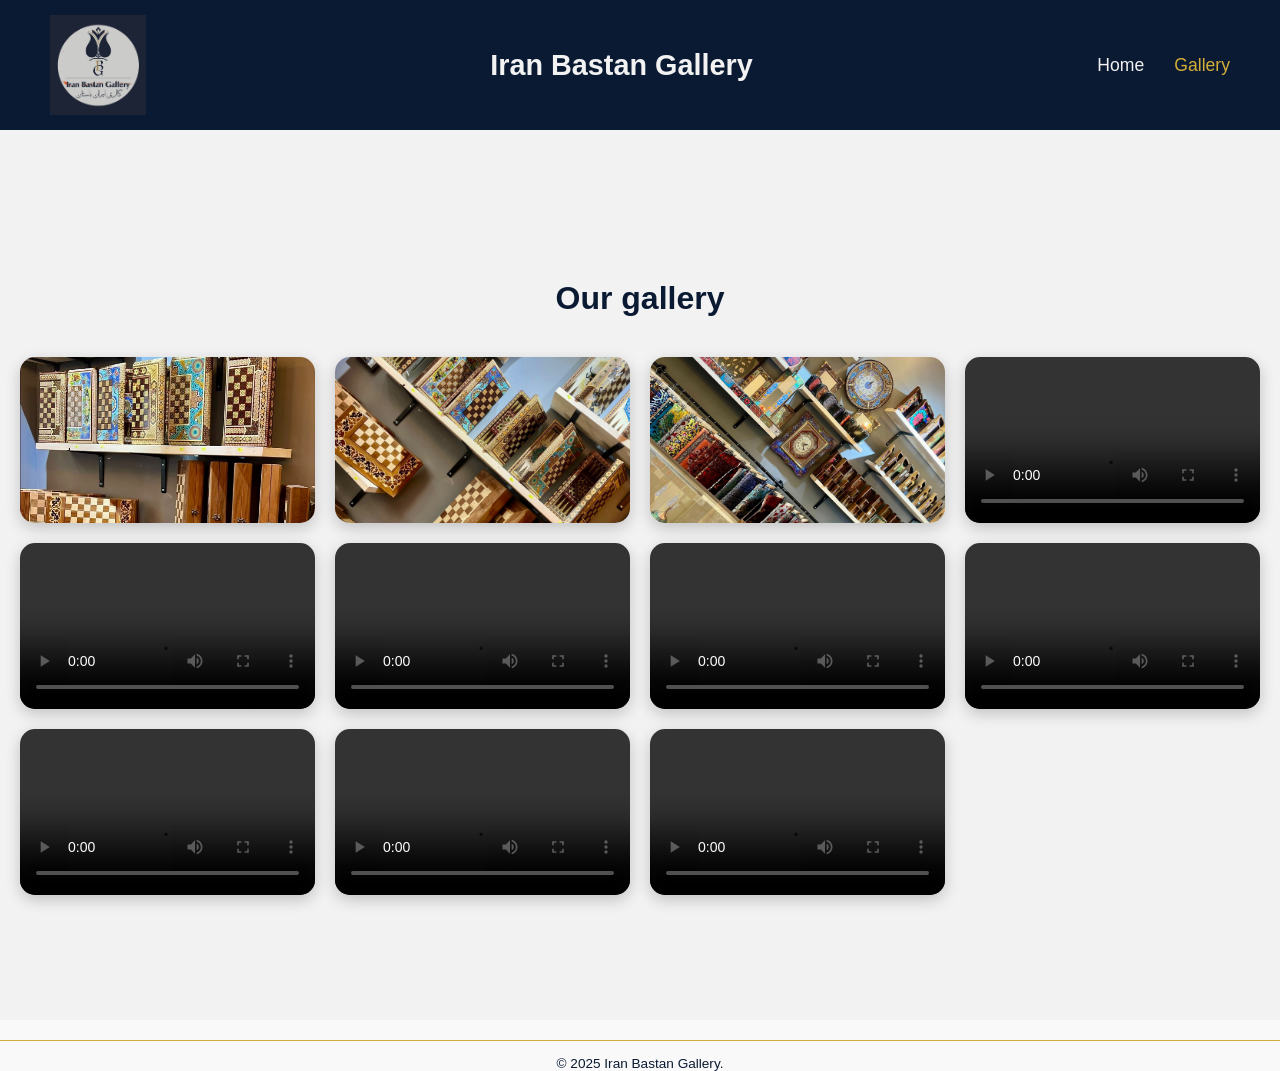
==== gallary.html @ e0a8ccb2 "Add files via upload" ====
<!DOCTYPE html>
<html lang="nl">
<head>
    <meta charset="UTF-8">
    <meta name="viewport" content="width=device-width, initial-scale=1.0">
    <meta name="keywords" content="Iran, Bastan, Gallery, Art, Culture, History, Photos, Videos, Handgemaakt, Antiek">
    <meta name="description" content="Bekijk de prachtige collectie van Iran Bastan Gallery. Foto’s en video's van onze handgemaakte en antieke kunstwerken.">
    <meta name="author" content="Iran-bastan-gallery">
    <title>Gallery - Iran Bastan Gallery</title>
    <link rel="stylesheet" href="style/style.css">
    </head>
<body>
    <header class="fixed-header">
        <img src="image/Logo .jpg" alt="Iran Bastan Gallery Logo" class="logo">
        <h1>Iran Bastan Gallery</h1>
        <nav>
            <ul>
                <li><a href="index.html">Home</a></li>
             
                <li class="active"><a href='gallary.html'>Gallery</a></li>
            </ul>
        </nav>
    </header>

    <section class="gallery">
        <h2>Our gallery</h2>
        <div class="gallery-container">
            <div class="gallery-item"><img src="image/f4.jpg" alt="Antiek Perzisch tapijt"></div>
            <div class="gallery-item"><img src="image/f2.jpg" alt="Handgemaakte Iraanse keramiek"></div>
            <div class="gallery-item"><img src="image/f3.jpg" alt="Detail van een antiek kunstwerk"></div>
            
            <div class="gallery-item">
                <video controls preload="metadata">
                    <source src="video/v1.mp4" type="video/mp4">
                    Your browser does not support the video tag.
                </video>
            </div>
            <div class="gallery-item">
                <video controls preload="metadata">
                    <source src="video/v2.mp4" type="video/mp4">
                    Your browser does not support the video tag.
                </video>
            </div>
            <div class="gallery-item">
                <video controls preload="metadata">
                    <source src="video/v3.mp4" type="video/mp4">
                    Your browser does not support the video tag.
                </video>
            </div>
            <div class="gallery-item">
                <video controls preload="metadata">
                    <source src="video/v4.mp4" type="video/mp4">
                    Your browser does not support the video tag.
                </video>
            </div>
            <div class="gallery-item">
                <video controls preload="metadata">
                    <source src="video/v5.mp4" type="video/mp4">
                    Your browser does not support the video tag.
                </video>
            </div>
            <div class="gallery-item">
                <video controls preload="metadata">
                    <source src="video/v6.mp4" type="video/mp4">
                    Your browser does not support the video tag.
                </video>
            </div>
            <div class="gallery-item">
                <video controls preload="metadata">
                    <source src="video/v7.mp4" type="video/mp4">
                    Your browser does not support the video tag.
                </video>
            </div>
            <div class="gallery-item">
                <video controls preload="metadata">
                    <source src="video/v8.mp4" type="video/mp4">
                    Your browser does not support the video tag.
                </video>
            </div>
        </div>
    </section>

   
        <div class="footer-bottom">
            &copy; 2025 Iran Bastan Gallery.
        </div>
    </footer>
</body>
</html>
---- style/style.css ----
* {
    margin: 0;
    padding: 0;
    box-sizing: border-box;
}

/* Algemene instellingen */
body {
    font-family: 'Poppins', sans-serif;
    background-color: #f9f9f9;
    color: #0b1a33;
    padding-top: 120px; /* ruimte voor vaste header */
}

/* HEADER */
header {
    width: 100%;
    position: fixed;
    top: 0;
    left: 0;
    background-color: #0b1a33;
    display: flex;
    justify-content: space-between;
    align-items: center;
    padding: 15px 50px;
    z-index: 1000;
}

/* Logo */
header .logo {
    height: 100px;
    width: auto;
    object-fit: contain;
}

/* Titel */
header h1 {
    color: #f2f2f2;
    font-size: 1.8rem;
    font-weight: 600;
}

/* Navigatie */
nav ul {
    list-style: none; /* Verwijdert eventuele lijststippen */
    display: flex;
    gap: 30px;
}

nav a {
    text-decoration: none;
    color: #f2f2f2;
    font-weight: 500;
    font-size: 1.1rem;
    transition: color 0.3s ease, transform 0.2s ease;
}

nav a:hover,
nav li.active a { /* Stijl voor de actieve link in de navigatie */
    color: #d4af37;
    transform: scale(1.05);
}

/* HERO SECTION met achtergrondfoto (Alleen voor Homepage) */
.hero {
    position: relative;
    background: url('../image/foto2.webp') center/cover no-repeat;
    height: 100vh;
    display: flex;
    align-items: center;
    justify-content: center;
    text-align: center;
    overflow: hidden;
}

/* Lichte en blurry overlay */
.hero-overlay {
    position: absolute;
    top: 0;
    left: 0;
    width: 100%;
    height: 100%;
    backdrop-filter: blur(6px);
    background-color: rgba(11, 26, 51, 0.55); /* donkerblauw met transparantie */
}

/* Tekst bovenop de foto */
.hero-text {
    position: relative;
    color: #fff;
    max-width: 700px;
    z-index: 1;
    padding: 20px;
}

.hero h2 {
    font-size: 2.5rem;
    margin-bottom: 15px;
}

.hero p {
    font-size: 1.2rem;
    margin-bottom: 25px;
}

/* Knop */
.btn {
    display: inline-block;
    background-color: #d4af37;
    color: #0b1a33;
    padding: 12px 25px;
    text-decoration: none;
    border-radius: 30px;
    font-weight: 600;
    transition: background 0.3s ease, transform 0.2s ease;
}

.btn:hover {
    background-color: #b9972f;
    transform: scale(1.05);
}

/* HERO KNOP NAAR GALLERY OP HOMEPAGE */
.btn-gallery {
    background-color: #b9972f;
    color: #0b1a33;
}

.btn-gallery:hover {
    background-color: #d4af37;
    transform: scale(1.05);
}

/* ABOUT SECTION (Alleen voor Homepage/About Us) */
.about {
    text-align: center;
    padding: 80px 20px;
    background-color: #fff;
}

.about h2 {
    font-size: 2rem;
    margin-bottom: 20px;
}

.about p {
    max-width: 800px;
    margin: 10px auto;
    line-height: 1.6;
}

/* FOOTER */
footer {
    background-color: #0b1a33;
    color: #f2f2f2;
    padding: 40px 20px 20px 20px;
}

.footer-content {
    display: flex;
    flex-wrap: wrap;
    justify-content: space-around;
    gap: 40px;
    text-align: left;
    max-width: 1200px;
    margin: 0 auto;
}

.footer-section h3 {
    color: #d4af37;
    margin-bottom: 10px;
}

.footer-section p {
    margin-bottom: 5px;
    font-size: 0.95rem;
}

.footer-bottom {
    text-align: center;
    border-top: 1px solid #d4af37;
    margin-top: 20px;
    padding-top: 15px;
    font-size: 0.85rem;
}


/* GALLERY SPECIFIC STYLES */

/* VASTE HEADER ALLEEN VOOR GALLERY (wordt al via .fixed-header gebruikt) */

/* GALLERY SECTION */
.gallery {
    padding: 160px 20px 80px 20px; /* top-padding zodat content niet onder header valt */
    background-color: #f2f2f2;
    text-align: center;
    min-height: 100vh; /* Zorgt ervoor dat de footer onderaan staat, ook bij weinig content */
}

.gallery h2 {
    font-size: 2rem;
    margin-bottom: 40px;
    color: #0b1a33;
}

/* GRID VOOR FOTO'S EN VIDEO'S */
.gallery-container {
    display: grid;
    /* Responsive grid met een minimale kolombreedte van 280px */
    grid-template-columns: repeat(auto-fit, minmax(280px, 1fr)); 
    gap: 20px;
    justify-items: center;
    max-width: 1400px;
    margin: 0 auto;
}

.gallery-item {
    overflow: hidden;
    border-radius: 15px;
    box-shadow: 0 5px 15px rgba(0,0,0,0.2);
    transition: transform 0.3s ease, box-shadow 0.3s ease;
    width: 100%; /* Zorgt ervoor dat het item de volledige grid-kolom breedte inneemt */
}

/* Essentieel: Zorgt dat zowel foto's als video's mooi in de grid passen */
.gallery-item img,
.gallery-item video {
    width: 100%;
    height: 100%; /* Zorgt dat het de container vult */
    display: block;
    object-fit: cover; /* Belangrijk voor uniformiteit in de grid */
    border-radius: 10px;
}

/* Om de hoogte van de video/foto's in de grid te uniformeren. 
Dit maakt alle items even groot (vierkant) tenzij je video's/foto's in een vaste ratio zijn. */
.gallery-item {
    aspect-ratio: 16 / 9; /* Een veelgebruikte video/afbeeldingsratio */
}


.gallery-item:hover {
    transform: scale(1.03); /* Iets subtieler effect */
    box-shadow: 0 10px 20px rgba(0,0,0,0.3);
}

/* MEDIA QUERIES voor kleinere schermen */
@media (max-width: 900px) {
    header {
        flex-direction: column;
        text-align: center;
        padding: 10px 20px;
    }

    header h1 {
        font-size: 1.5rem;
        margin: 5px 0;
    }

    header .logo {
        height: 70px;
    }

    nav ul {
        gap: 15px;
        padding: 5px 0 10px 0;
    }

    body {
        padding-top: 170px; /* Meer ruimte voor de verticale header */
    }

    .gallery {
        padding-top: 200px; /* Meer ruimte voor de verticale header in gallery */
    }

    .footer-content {
        flex-direction: column;
        text-align: center;
        gap: 20px;
    }
}

@media (max-width: 500px) {
    nav ul {
        flex-wrap: wrap;
        justify-content: center;
    }

    nav a {
        font-size: 1rem;
    }

    .gallery-container {
        grid-template-columns: 1fr; /* 1 kolom op zeer kleine schermen */
    }

    .gallery-item {
        aspect-ratio: 4 / 3; /* Andere ratio voor mobiel */
    }
}
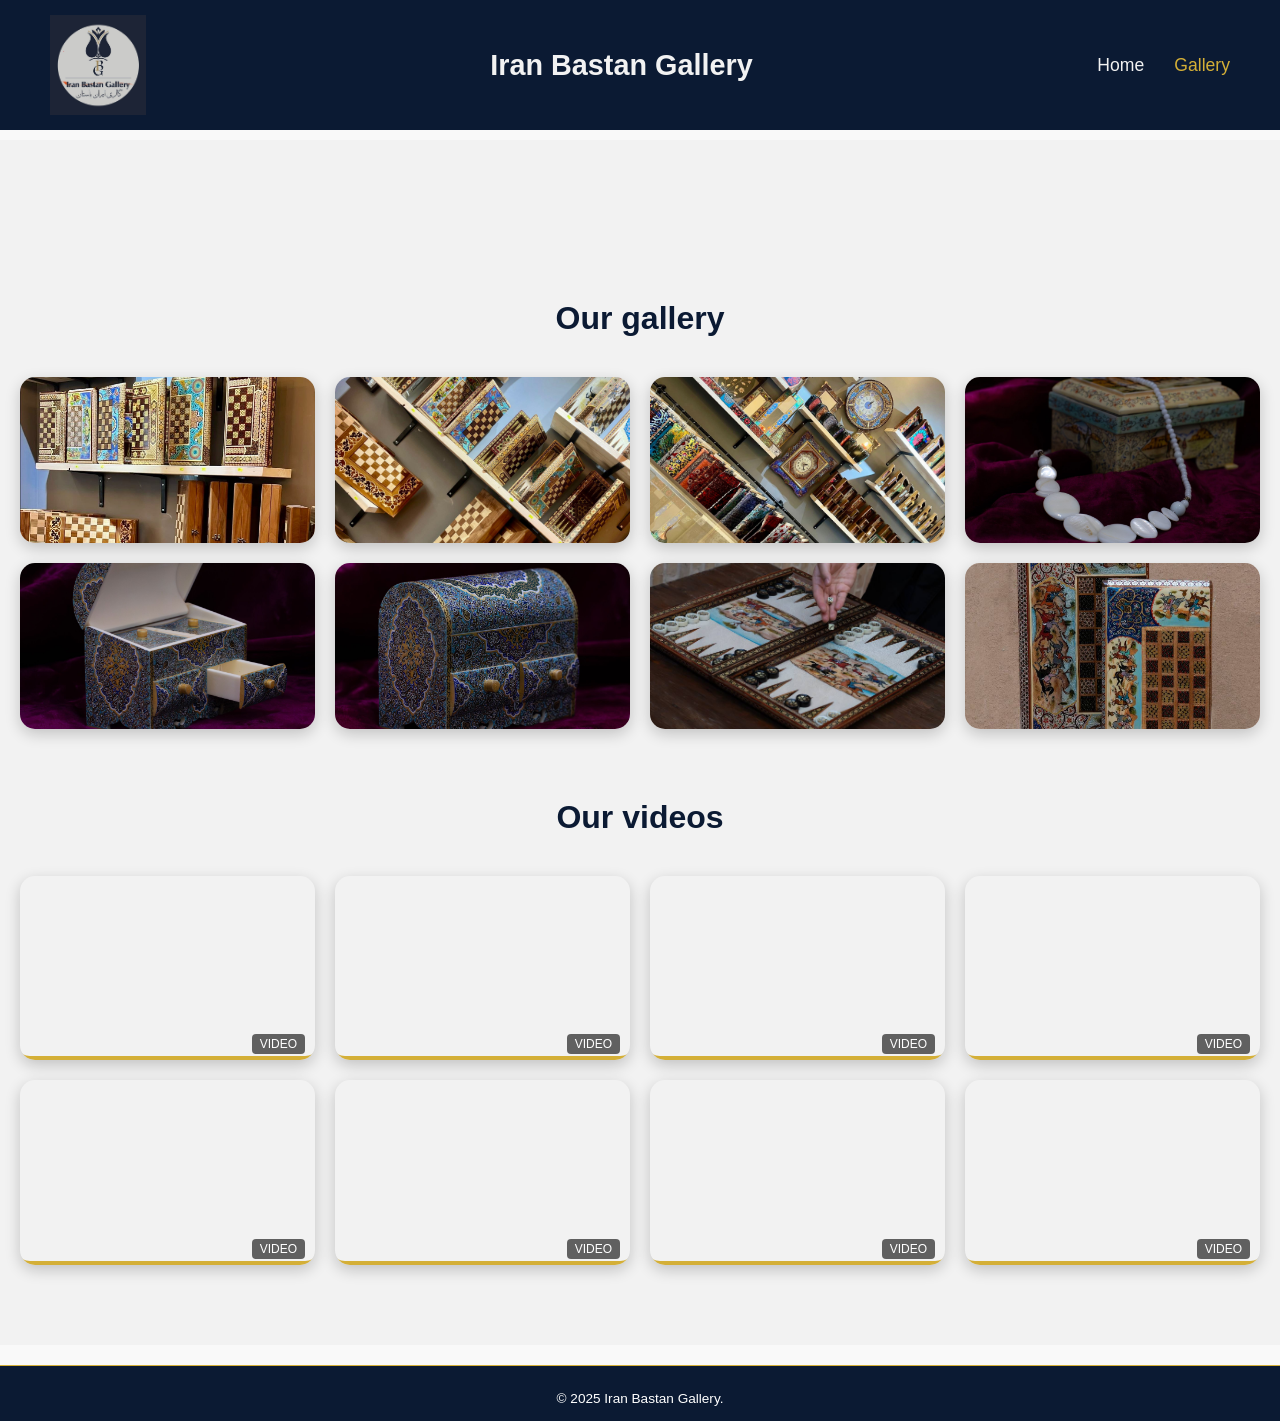
==== commit 6438f916: "Add files via upload" ====
--- a/gallary.html
+++ b/gallary.html
@@ -1,91 +1,70 @@
 <!DOCTYPE html>
-<html lang="nl">
+<html lang="EN">
 <head>
     <meta charset="UTF-8">
     <meta name="viewport" content="width=device-width, initial-scale=1.0">
-    <meta name="keywords" content="Iran, Bastan, Gallery, Art, Culture, History, Photos, Videos, Handgemaakt, Antiek">
-    <meta name="description" content="Bekijk de prachtige collectie van Iran Bastan Gallery. Foto’s en video's van onze handgemaakte en antieke kunstwerken.">
-    <meta name="author" content="Iran-bastan-gallery">
     <title>Gallery - Iran Bastan Gallery</title>
     <link rel="stylesheet" href="style/style.css">
-    </head>
+</head>
 <body>
-    <header class="fixed-header">
-        <img src="image/Logo .jpg" alt="Iran Bastan Gallery Logo" class="logo">
-        <h1>Iran Bastan Gallery</h1>
-        <nav>
-            <ul>
-                <li><a href="index.html">Home</a></li>
-             
-                <li class="active"><a href='gallary.html'>Gallery</a></li>
-            </ul>
-        </nav>
-    </header>
 
-    <section class="gallery">
-        <h2>Our gallery</h2>
-        <div class="gallery-container">
-            <div class="gallery-item"><img src="image/f4.jpg" alt="Antiek Perzisch tapijt"></div>
-            <div class="gallery-item"><img src="image/f2.jpg" alt="Handgemaakte Iraanse keramiek"></div>
-            <div class="gallery-item"><img src="image/f3.jpg" alt="Detail van een antiek kunstwerk"></div>
-            
-            <div class="gallery-item">
-                <video controls preload="metadata">
-                    <source src="video/v1.mp4" type="video/mp4">
-                    Your browser does not support the video tag.
-                </video>
-            </div>
-            <div class="gallery-item">
-                <video controls preload="metadata">
-                    <source src="video/v2.mp4" type="video/mp4">
-                    Your browser does not support the video tag.
-                </video>
-            </div>
-            <div class="gallery-item">
-                <video controls preload="metadata">
-                    <source src="video/v3.mp4" type="video/mp4">
-                    Your browser does not support the video tag.
-                </video>
-            </div>
-            <div class="gallery-item">
-                <video controls preload="metadata">
-                    <source src="video/v4.mp4" type="video/mp4">
-                    Your browser does not support the video tag.
-                </video>
-            </div>
-            <div class="gallery-item">
-                <video controls preload="metadata">
-                    <source src="video/v5.mp4" type="video/mp4">
-                    Your browser does not support the video tag.
-                </video>
-            </div>
-            <div class="gallery-item">
-                <video controls preload="metadata">
-                    <source src="video/v6.mp4" type="video/mp4">
-                    Your browser does not support the video tag.
-                </video>
-            </div>
-            <div class="gallery-item">
-                <video controls preload="metadata">
-                    <source src="video/v7.mp4" type="video/mp4">
-                    Your browser does not support the video tag.
-                </video>
-            </div>
-            <div class="gallery-item">
-                <video controls preload="metadata">
-                    <source src="video/v8.mp4" type="video/mp4">
-                    Your browser does not support the video tag.
-                </video>
-            </div>
-        </div>
-    </section>
+<header class="fixed-header">
+    <img src="image/Logo .jpg" alt="Iran Bastan Gallery Logo" class="logo">
+    <h1>Iran Bastan Gallery</h1>
+    <nav>
+        <ul>
+            <li><a href="index.html">Home</a></li>
+            <li class="active"><a href="gallary.html">Gallery</a></li>
+        </ul>
+    </nav>
+</header>
 
-   
-        <div class="footer-bottom">
-            &copy; 2025 Iran Bastan Gallery.
-        </div>
-    </footer>
+<section class="gallery">
+    <h2>Our gallery</h2>
+
+    <!-- FOTO'S -->
+    <div class="gallery-container photos">
+        <div class="gallery-item"><img src="image/f4.jpg"></div>
+        <div class="gallery-item"><img src="image/f2.jpg"></div>
+        <div class="gallery-item"><img src="image/f3.jpg"></div>
+        <div class="gallery-item"><img src="image/f5.jpeg"></div>
+        <div class="gallery-item"><img src="image/f6.jpeg"></div>
+        <div class="gallery-item"><img src="image/f7.jpeg"></div>
+        <div class="gallery-item"><img src="image/f8.jpeg"></div>
+        <div class="gallery-item"><img src="image/f9.jpeg"></div>
+    </div>
+
+    <!-- RUIMTE TUSSEN FOTO'S EN VIDEO'S -->
+    <h2 class="video-title">Our videos</h2>
+
+    <!-- VIDEO'S -->
+    <div class="gallery-container videos">
+        <div class="gallery-item video-item"><video src="video/v1.mp4"></video></div>
+        <div class="gallery-item video-item"><video src="video/v2.mp4"></video></div>
+        <div class="gallery-item video-item"><video src="video/v3.mp4"></video></div>
+        <div class="gallery-item video-item"><video src="video/v4.mp4"></video></div>
+        <div class="gallery-item video-item"><video src="video/v5.mp4"></video></div>
+        <div class="gallery-item video-item"><video src="video/v6.mp4"></video></div>
+        <div class="gallery-item video-item"><video src="video/v7.mp4"></video></div>
+        <div class="gallery-item video-item"><video src="video/v8.mp4"></video></div>
+    </div>
+
+</section>
+
+<!-- LIGHTBOX -->
+<div id="lightbox">
+    <span id="closeBtn">&times;</span>
+    <div id="lightbox-content"></div>
+</div>
+
+<script src="script/script.js"></script>
+
+<footer class="footer-bottom">
+    © 2025 Iran Bastan Gallery.
+</footer>
+
 </body>
 </html>
 
 
+
--- a/style/style.css
+++ b/style/style.css
@@ -1,3 +1,4 @@
+/* RESET */
 * {
     margin: 0;
     padding: 0;
@@ -9,11 +10,12 @@
     font-family: 'Poppins', sans-serif;
     background-color: #f9f9f9;
     color: #0b1a33;
-    padding-top: 120px; /* ruimte voor vaste header */
+    padding-top: 140px; /* ruimte voor vaste header */
 }
 
 /* HEADER */
-header {
+header,
+.fixed-header {
     width: 100%;
     position: fixed;
     top: 0;
@@ -27,7 +29,8 @@
 }
 
 /* Logo */
-header .logo {
+header .logo,
+.fixed-header .logo {
     height: 100px;
     width: auto;
     object-fit: contain;
@@ -42,7 +45,7 @@
 
 /* Navigatie */
 nav ul {
-    list-style: none; /* Verwijdert eventuele lijststippen */
+    list-style: none;
     display: flex;
     gap: 30px;
 }
@@ -56,12 +59,12 @@
 }
 
 nav a:hover,
-nav li.active a { /* Stijl voor de actieve link in de navigatie */
+nav li.active a {
     color: #d4af37;
     transform: scale(1.05);
 }
 
-/* HERO SECTION met achtergrondfoto (Alleen voor Homepage) */
+/* HERO SECTION */
 .hero {
     position: relative;
     background: url('../image/foto2.webp') center/cover no-repeat;
@@ -73,7 +76,6 @@
     overflow: hidden;
 }
 
-/* Lichte en blurry overlay */
 .hero-overlay {
     position: absolute;
     top: 0;
@@ -81,10 +83,9 @@
     width: 100%;
     height: 100%;
     backdrop-filter: blur(6px);
-    background-color: rgba(11, 26, 51, 0.55); /* donkerblauw met transparantie */
-}
-
-/* Tekst bovenop de foto */
+    background-color: rgba(11, 26, 51, 0.55);
+}
+
 .hero-text {
     position: relative;
     color: #fff;
@@ -103,7 +104,7 @@
     margin-bottom: 25px;
 }
 
-/* Knop */
+/* Knoppen */
 .btn {
     display: inline-block;
     background-color: #d4af37;
@@ -120,7 +121,6 @@
     transform: scale(1.05);
 }
 
-/* HERO KNOP NAAR GALLERY OP HOMEPAGE */
 .btn-gallery {
     background-color: #b9972f;
     color: #0b1a33;
@@ -128,10 +128,9 @@
 
 .btn-gallery:hover {
     background-color: #d4af37;
-    transform: scale(1.05);
-}
-
-/* ABOUT SECTION (Alleen voor Homepage/About Us) */
+}
+
+/* ABOUT SECTION */
 .about {
     text-align: center;
     padding: 80px 20px;
@@ -177,24 +176,21 @@
 }
 
 .footer-bottom {
+    background: #0b1a33;
+    color: #fff;
     text-align: center;
     border-top: 1px solid #d4af37;
     margin-top: 20px;
-    padding-top: 15px;
+    padding: 25px 0 15px 0;
     font-size: 0.85rem;
 }
-
-
-/* GALLERY SPECIFIC STYLES */
-
-/* VASTE HEADER ALLEEN VOOR GALLERY (wordt al via .fixed-header gebruikt) */
 
 /* GALLERY SECTION */
 .gallery {
-    padding: 160px 20px 80px 20px; /* top-padding zodat content niet onder header valt */
+    padding: 160px 20px 80px 20px;
     background-color: #f2f2f2;
     text-align: center;
-    min-height: 100vh; /* Zorgt ervoor dat de footer onderaan staat, ook bij weinig content */
+    min-height: 100vh;
 }
 
 .gallery h2 {
@@ -203,11 +199,16 @@
     color: #0b1a33;
 }
 
-/* GRID VOOR FOTO'S EN VIDEO'S */
+.video-title {
+    margin: 70px 0 30px 0;
+    font-size: 2rem;
+    color: #0b1a33;
+}
+
+/* GRID */
 .gallery-container {
     display: grid;
-    /* Responsive grid met een minimale kolombreedte van 280px */
-    grid-template-columns: repeat(auto-fit, minmax(280px, 1fr)); 
+    grid-template-columns: repeat(auto-fit, minmax(280px, 1fr));
     gap: 20px;
     justify-items: center;
     max-width: 1400px;
@@ -219,32 +220,78 @@
     border-radius: 15px;
     box-shadow: 0 5px 15px rgba(0,0,0,0.2);
     transition: transform 0.3s ease, box-shadow 0.3s ease;
-    width: 100%; /* Zorgt ervoor dat het item de volledige grid-kolom breedte inneemt */
-}
-
-/* Essentieel: Zorgt dat zowel foto's als video's mooi in de grid passen */
+    width: 100%;
+    aspect-ratio: 16 / 9;
+}
+
 .gallery-item img,
 .gallery-item video {
     width: 100%;
-    height: 100%; /* Zorgt dat het de container vult */
+    height: 100%;
     display: block;
-    object-fit: cover; /* Belangrijk voor uniformiteit in de grid */
+    object-fit: cover;
     border-radius: 10px;
 }
 
-/* Om de hoogte van de video/foto's in de grid te uniformeren. 
-Dit maakt alle items even groot (vierkant) tenzij je video's/foto's in een vaste ratio zijn. */
-.gallery-item {
-    aspect-ratio: 16 / 9; /* Een veelgebruikte video/afbeeldingsratio */
-}
-
-
+/* VIDEO AANPASSINGEN */
+.gallery-item.video-item {
+    aspect-ratio: 16 / 10;
+    position: relative;
+}
+
+.gallery-item.video-item video {
+    border-bottom: 4px solid #d4af37;
+}
+
+.gallery-item.video-item::after {
+    content: "VIDEO";
+    position: absolute;
+    bottom: 6px;
+    right: 10px;
+    background: rgba(0,0,0,0.6);
+    color: #fff;
+    padding: 3px 8px;
+    font-size: 0.75rem;
+    border-radius: 4px;
+}
+
+/* HOVER EFFECT */
 .gallery-item:hover {
-    transform: scale(1.03); /* Iets subtieler effect */
+    transform: scale(1.03);
     box-shadow: 0 10px 20px rgba(0,0,0,0.3);
 }
 
-/* MEDIA QUERIES voor kleinere schermen */
+/* LIGHTBOX */
+#lightbox {
+    position: fixed;
+    top: 0;
+    left: 0;
+    width: 100%;
+    height: 100%;
+    background: rgba(0,0,0,0.85);
+    display: none;
+    justify-content: center;
+    align-items: center;
+    z-index: 2000;
+}
+
+#lightbox-content img,
+#lightbox-content video {
+    max-width: 90%;
+    max-height: 90%;
+    border-radius: 10px;
+}
+
+#closeBtn {
+    position: absolute;
+    top: 25px;
+    right: 40px;
+    font-size: 3rem;
+    color: white;
+    cursor: pointer;
+}
+
+/* MEDIA QUERIES */
 @media (max-width: 900px) {
     header {
         flex-direction: column;
@@ -267,11 +314,11 @@
     }
 
     body {
-        padding-top: 170px; /* Meer ruimte voor de verticale header */
+        padding-top: 170px;
     }
 
     .gallery {
-        padding-top: 200px; /* Meer ruimte voor de verticale header in gallery */
+        padding-top: 200px;
     }
 
     .footer-content {
@@ -280,22 +327,3 @@
         gap: 20px;
     }
 }
-
-@media (max-width: 500px) {
-    nav ul {
-        flex-wrap: wrap;
-        justify-content: center;
-    }
-
-    nav a {
-        font-size: 1rem;
-    }
-
-    .gallery-container {
-        grid-template-columns: 1fr; /* 1 kolom op zeer kleine schermen */
-    }
-
-    .gallery-item {
-        aspect-ratio: 4 / 3; /* Andere ratio voor mobiel */
-    }
-}
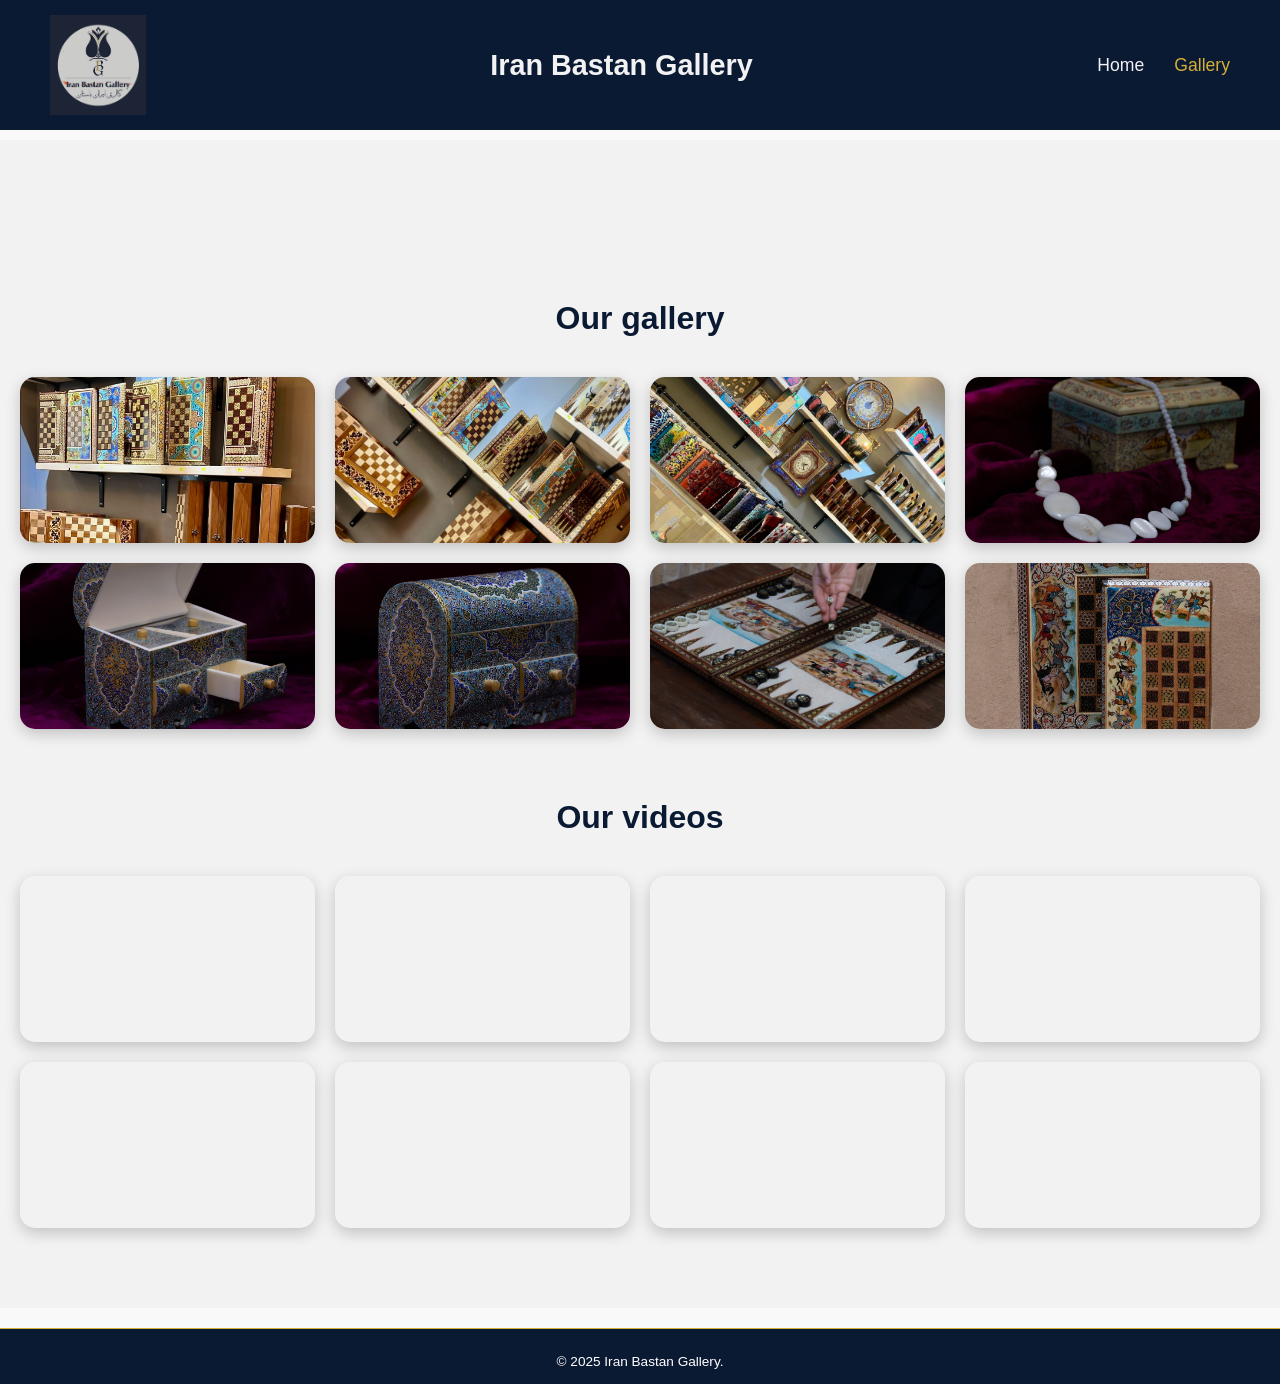
==== commit 1115cd90: "Add files via upload" ====
--- a/gallary.html
+++ b/gallary.html
@@ -6,6 +6,7 @@
     <title>Gallery - Iran Bastan Gallery</title>
     <link rel="stylesheet" href="style/style.css">
 </head>
+
 <body>
 
 <header class="fixed-header">
@@ -24,40 +25,145 @@
 
     <!-- FOTO'S -->
     <div class="gallery-container photos">
-        <div class="gallery-item"><img src="image/f4.jpg"></div>
-        <div class="gallery-item"><img src="image/f2.jpg"></div>
-        <div class="gallery-item"><img src="image/f3.jpg"></div>
-        <div class="gallery-item"><img src="image/f5.jpeg"></div>
-        <div class="gallery-item"><img src="image/f6.jpeg"></div>
-        <div class="gallery-item"><img src="image/f7.jpeg"></div>
-        <div class="gallery-item"><img src="image/f8.jpeg"></div>
-        <div class="gallery-item"><img src="image/f9.jpeg"></div>
+
+        <div class="gallery-item">
+            <a href="#img1"><img src="image/f4.jpg"></a>
+        </div>
+        <div id="img1" class="lightbox">
+            <a href="#" class="close"></a>
+            <img src="image/f4.jpg">
+        </div>
+
+        <div class="gallery-item">
+            <a href="#img2"><img src="image/f2.jpg"></a>
+        </div>
+        <div id="img2" class="lightbox">
+            <a href="#" class="close"></a>
+            <img src="image/f2.jpg">
+        </div>
+
+        <div class="gallery-item">
+            <a href="#img3"><img src="image/f3.jpg"></a>
+        </div>
+        <div id="img3" class="lightbox">
+            <a href="#" class="close"></a>
+            <img src="image/f3.jpg">
+        </div>
+
+        <div class="gallery-item">
+            <a href="#img4"><img src="image/f5.jpeg"></a>
+        </div>
+        <div id="img4" class="lightbox">
+            <a href="#" class="close"></a>
+            <img src="image/f5.jpeg">
+        </div>
+
+        <div class="gallery-item">
+            <a href="#img5"><img src="image/f6.jpeg"></a>
+        </div>
+        <div id="img5" class="lightbox">
+            <a href="#" class="close"></a>
+            <img src="image/f6.jpeg">
+        </div>
+
+        <div class="gallery-item">
+            <a href="#img6"><img src="image/f7.jpeg"></a>
+        </div>
+        <div id="img6" class="lightbox">
+            <a href="#" class="close"></a>
+            <img src="image/f7.jpeg">
+        </div>
+
+        <div class="gallery-item">
+            <a href="#img7"><img src="image/f8.jpeg"></a>
+        </div>
+        <div id="img7" class="lightbox">
+            <a href="#" class="close"></a>
+            <img src="image/f8.jpeg">
+        </div>
+
+        <div class="gallery-item">
+            <a href="#img8"><img src="image/f9.jpeg"></a>
+        </div>
+        <div id="img8" class="lightbox">
+            <a href="#" class="close"></a>
+            <img src="image/f9.jpeg">
+        </div>
+
     </div>
 
-    <!-- RUIMTE TUSSEN FOTO'S EN VIDEO'S -->
     <h2 class="video-title">Our videos</h2>
 
     <!-- VIDEO'S -->
     <div class="gallery-container videos">
-        <div class="gallery-item video-item"><video src="video/v1.mp4"></video></div>
-        <div class="gallery-item video-item"><video src="video/v2.mp4"></video></div>
-        <div class="gallery-item video-item"><video src="video/v3.mp4"></video></div>
-        <div class="gallery-item video-item"><video src="video/v4.mp4"></video></div>
-        <div class="gallery-item video-item"><video src="video/v5.mp4"></video></div>
-        <div class="gallery-item video-item"><video src="video/v6.mp4"></video></div>
-        <div class="gallery-item video-item"><video src="video/v7.mp4"></video></div>
-        <div class="gallery-item video-item"><video src="video/v8.mp4"></video></div>
+
+        <div class="gallery-item">
+            <a href="#vid1"><video src="video/v1.mp4"></video></a>
+        </div>
+        <div id="vid1" class="lightbox">
+            <a href="#" class="close"></a>
+            <video src="video/v1.mp4" controls autoplay></video>
+        </div>
+
+        <div class="gallery-item">
+            <a href="#vid2"><video src="video/v2.mp4"></video></a>
+        </div>
+        <div id="vid2" class="lightbox">
+            <a href="#" class="close"></a>
+            <video src="video/v2.mp4" controls autoplay></video>
+        </div>
+
+        <div class="gallery-item">
+            <a href="#vid3"><video src="video/v3.mp4"></video></a>
+        </div>
+        <div id="vid3" class="lightbox">
+            <a href="#" class="close"></a>
+            <video src="video/v3.mp4" controls autoplay></video>
+        </div>
+
+        <div class="gallery-item">
+            <a href="#vid4"><video src="video/v4.mp4"></video></a>
+        </div>
+        <div id="vid4" class="lightbox">
+            <a href="#" class="close"></a>
+            <video src="video/v4.mp4" controls autoplay></video>
+        </div>
+
+        <div class="gallery-item">
+            <a href="#vid5"><video src="video/v5.mp4"></video></a>
+        </div>
+        <div id="vid5" class="lightbox">
+            <a href="#" class="close"></a>
+            <video src="video/v5.mp4" controls autoplay></video>
+        </div>
+
+        <div class="gallery-item">
+            <a href="#vid6"><video src="video/v6.mp4"></video></a>
+        </div>
+        <div id="vid6" class="lightbox">
+            <a href="#" class="close"></a>
+            <video src="video/v6.mp4" controls autoplay></video>
+        </div>
+
+        <div class="gallery-item">
+            <a href="#vid7"><video src="video/v7.mp4"></video></a>
+        </div>
+        <div id="vid7" class="lightbox">
+            <a href="#" class="close"></a>
+            <video src="video/v7.mp4" controls autoplay></video>
+        </div>
+
+        <div class="gallery-item">
+            <a href="#vid8"><video src="video/v8.mp4"></video></a>
+        </div>
+        <div id="vid8" class="lightbox">
+            <a href="#" class="close"></a>
+            <video src="video/v8.mp4" controls autoplay></video>
+        </div>
+
     </div>
 
 </section>
-
-<!-- LIGHTBOX -->
-<div id="lightbox">
-    <span id="closeBtn">&times;</span>
-    <div id="lightbox-content"></div>
-</div>
-
-<script src="script/script.js"></script>
 
 <footer class="footer-bottom">
     © 2025 Iran Bastan Gallery.
@@ -65,6 +171,3 @@
 
 </body>
 </html>
-
-
-
--- a/style/style.css
+++ b/style/style.css
@@ -327,3 +327,57 @@
         gap: 20px;
     }
 }
+
+
+
+
+/* Lightbox basis */
+.lightbox {
+    display: none;
+    position: fixed;
+    top: 0;
+    left: 0;
+    width: 100%;
+    height: 100%;
+    background: rgba(0,0,0,0.85);
+    justify-content: center;
+    align-items: center;
+    z-index: 9999;
+}
+
+/* Active lightbox via :target */
+.lightbox:target {
+    display: flex;
+}
+
+/* Grote foto/video */
+.lightbox img,
+.lightbox video {
+    max-width: 90%;
+    max-height: 90%;
+    border-radius: 10px;
+}
+
+/* Sluitknop */
+.lightbox .close {
+    position: absolute;
+    top: 20px;
+    right: 30px;
+    width: 40px;
+    height: 40px;
+    text-decoration: none;
+    background: white;
+    border-radius: 50%;
+    opacity: 0.8;
+}
+
+.lightbox .close:hover {
+    opacity: 1;
+}
+
+/* Gallery styling */
+.gallery-item img,
+.gallery-item video {
+    width: 100%;
+    cursor: pointer;
+}
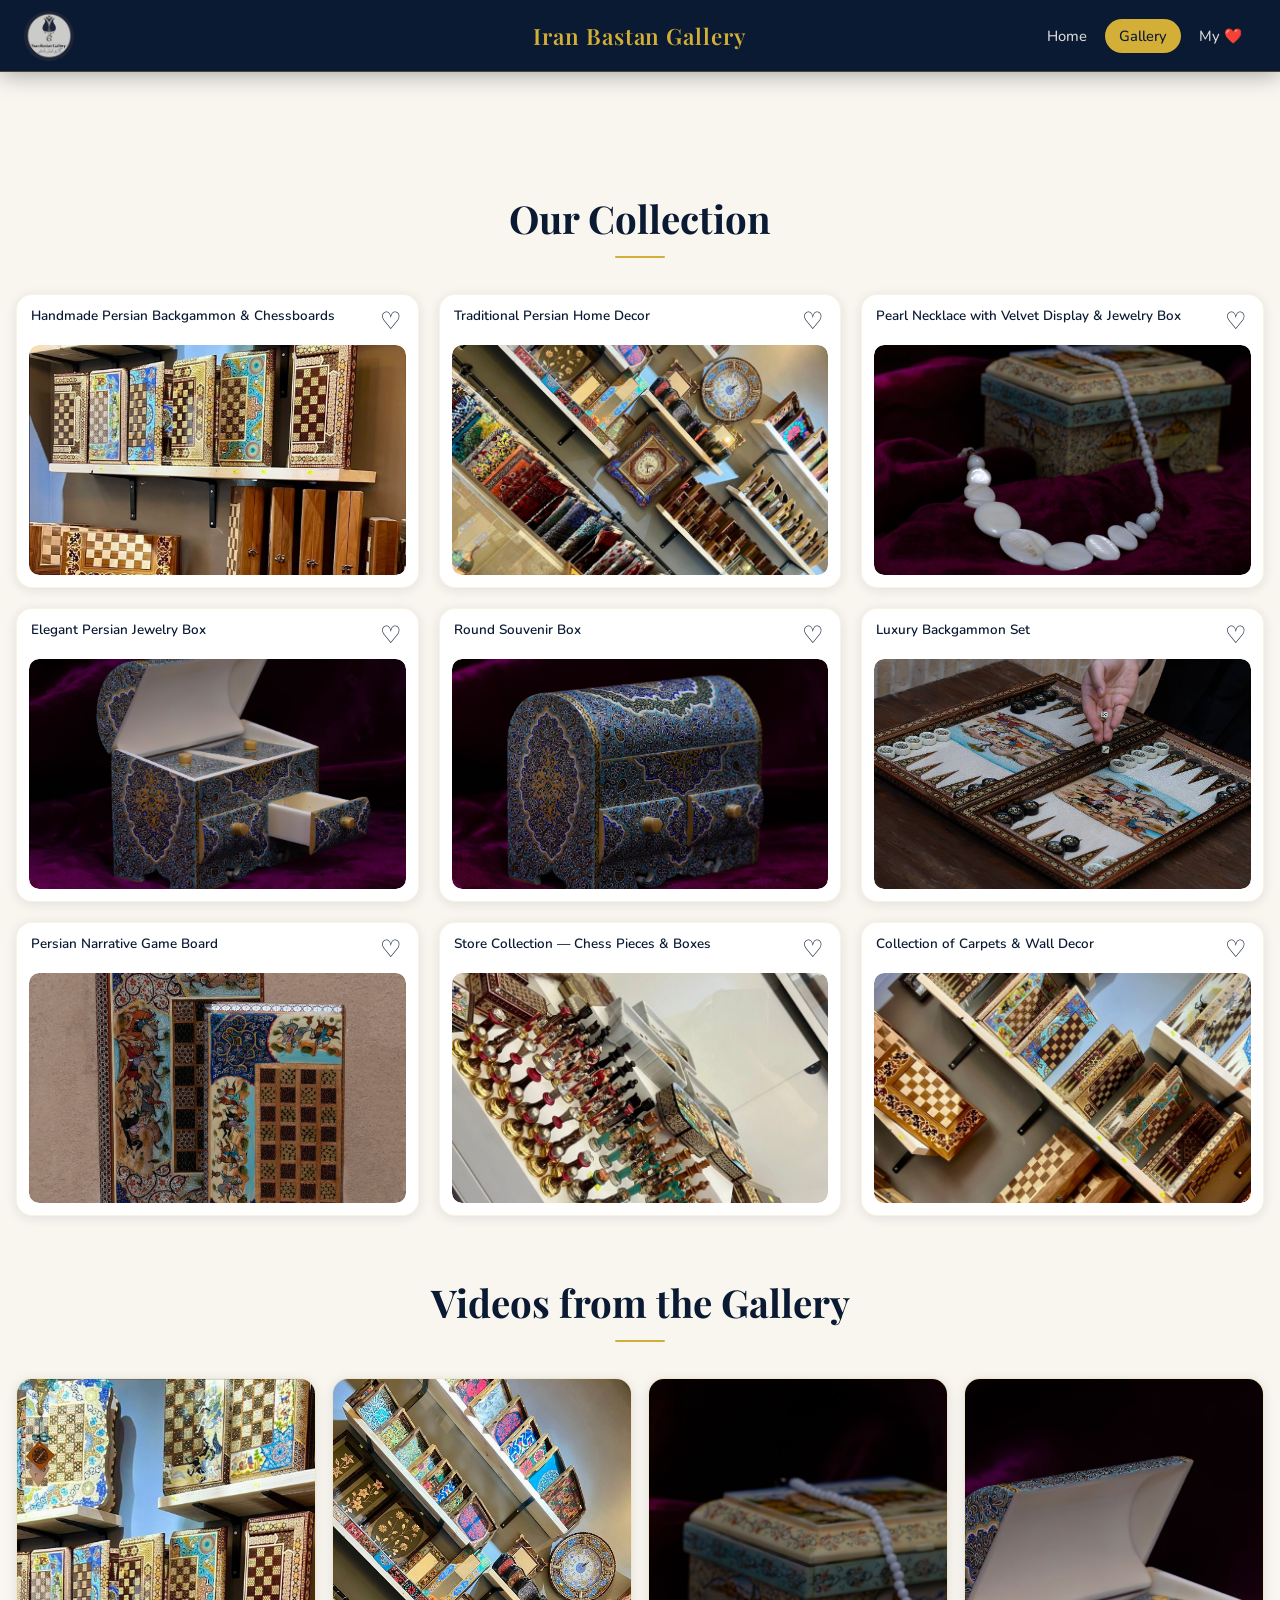
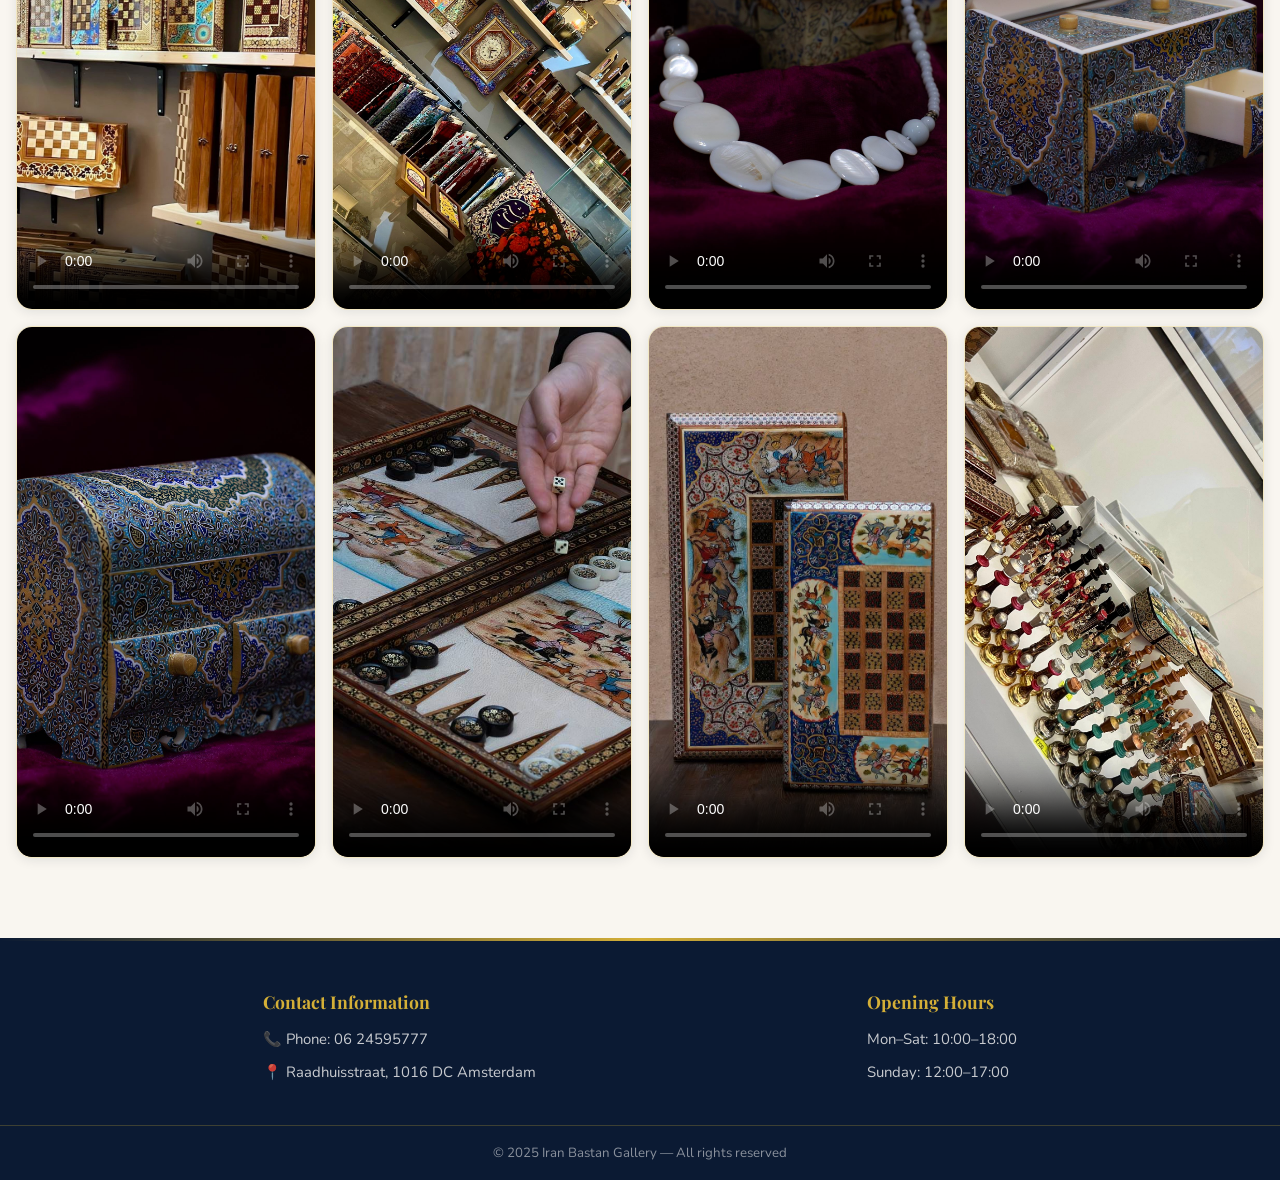
==== commit acfe1c59: "Add files via upload" ====
--- a/gallary.html
+++ b/gallary.html
@@ -1,173 +1,171 @@
-<!DOCTYPE html>
-<html lang="EN">
-<head>
-    <meta charset="UTF-8">
-    <meta name="viewport" content="width=device-width, initial-scale=1.0">
-    <title>Gallery - Iran Bastan Gallery</title>
-    <link rel="stylesheet" href="style/style.css">
-</head>
-
-<body>
-
-<header class="fixed-header">
-    <img src="image/Logo .jpg" alt="Iran Bastan Gallery Logo" class="logo">
-    <h1>Iran Bastan Gallery</h1>
-    <nav>
-        <ul>
-            <li><a href="index.html">Home</a></li>
-            <li class="active"><a href="gallary.html">Gallery</a></li>
-        </ul>
-    </nav>
-</header>
-
-<section class="gallery">
-    <h2>Our gallery</h2>
-
-    <!-- FOTO'S -->
-    <div class="gallery-container photos">
-
-        <div class="gallery-item">
-            <a href="#img1"><img src="image/f4.jpg"></a>
-        </div>
-        <div id="img1" class="lightbox">
-            <a href="#" class="close"></a>
-            <img src="image/f4.jpg">
-        </div>
-
-        <div class="gallery-item">
-            <a href="#img2"><img src="image/f2.jpg"></a>
-        </div>
-        <div id="img2" class="lightbox">
-            <a href="#" class="close"></a>
-            <img src="image/f2.jpg">
-        </div>
-
-        <div class="gallery-item">
-            <a href="#img3"><img src="image/f3.jpg"></a>
-        </div>
-        <div id="img3" class="lightbox">
-            <a href="#" class="close"></a>
-            <img src="image/f3.jpg">
-        </div>
-
-        <div class="gallery-item">
-            <a href="#img4"><img src="image/f5.jpeg"></a>
-        </div>
-        <div id="img4" class="lightbox">
-            <a href="#" class="close"></a>
-            <img src="image/f5.jpeg">
-        </div>
-
-        <div class="gallery-item">
-            <a href="#img5"><img src="image/f6.jpeg"></a>
-        </div>
-        <div id="img5" class="lightbox">
-            <a href="#" class="close"></a>
-            <img src="image/f6.jpeg">
-        </div>
-
-        <div class="gallery-item">
-            <a href="#img6"><img src="image/f7.jpeg"></a>
-        </div>
-        <div id="img6" class="lightbox">
-            <a href="#" class="close"></a>
-            <img src="image/f7.jpeg">
-        </div>
-
-        <div class="gallery-item">
-            <a href="#img7"><img src="image/f8.jpeg"></a>
-        </div>
-        <div id="img7" class="lightbox">
-            <a href="#" class="close"></a>
-            <img src="image/f8.jpeg">
-        </div>
-
-        <div class="gallery-item">
-            <a href="#img8"><img src="image/f9.jpeg"></a>
-        </div>
-        <div id="img8" class="lightbox">
-            <a href="#" class="close"></a>
-            <img src="image/f9.jpeg">
-        </div>
-
-    </div>
-
-    <h2 class="video-title">Our videos</h2>
-
-    <!-- VIDEO'S -->
-    <div class="gallery-container videos">
-
-        <div class="gallery-item">
-            <a href="#vid1"><video src="video/v1.mp4"></video></a>
-        </div>
-        <div id="vid1" class="lightbox">
-            <a href="#" class="close"></a>
-            <video src="video/v1.mp4" controls autoplay></video>
-        </div>
-
-        <div class="gallery-item">
-            <a href="#vid2"><video src="video/v2.mp4"></video></a>
-        </div>
-        <div id="vid2" class="lightbox">
-            <a href="#" class="close"></a>
-            <video src="video/v2.mp4" controls autoplay></video>
-        </div>
-
-        <div class="gallery-item">
-            <a href="#vid3"><video src="video/v3.mp4"></video></a>
-        </div>
-        <div id="vid3" class="lightbox">
-            <a href="#" class="close"></a>
-            <video src="video/v3.mp4" controls autoplay></video>
-        </div>
-
-        <div class="gallery-item">
-            <a href="#vid4"><video src="video/v4.mp4"></video></a>
-        </div>
-        <div id="vid4" class="lightbox">
-            <a href="#" class="close"></a>
-            <video src="video/v4.mp4" controls autoplay></video>
-        </div>
-
-        <div class="gallery-item">
-            <a href="#vid5"><video src="video/v5.mp4"></video></a>
-        </div>
-        <div id="vid5" class="lightbox">
-            <a href="#" class="close"></a>
-            <video src="video/v5.mp4" controls autoplay></video>
-        </div>
-
-        <div class="gallery-item">
-            <a href="#vid6"><video src="video/v6.mp4"></video></a>
-        </div>
-        <div id="vid6" class="lightbox">
-            <a href="#" class="close"></a>
-            <video src="video/v6.mp4" controls autoplay></video>
-        </div>
-
-        <div class="gallery-item">
-            <a href="#vid7"><video src="video/v7.mp4"></video></a>
-        </div>
-        <div id="vid7" class="lightbox">
-            <a href="#" class="close"></a>
-            <video src="video/v7.mp4" controls autoplay></video>
-        </div>
-
-        <div class="gallery-item">
-            <a href="#vid8"><video src="video/v8.mp4"></video></a>
-        </div>
-        <div id="vid8" class="lightbox">
-            <a href="#" class="close"></a>
-            <video src="video/v8.mp4" controls autoplay></video>
-        </div>
-
-    </div>
-
-</section>
-
-<footer class="footer-bottom">
-    © 2025 Iran Bastan Gallery.
-</footer>
-
-</body>
-</html>
+<!DOCTYPE html>
+<html lang="en">
+<head>
+    <meta charset="UTF-8">
+    <meta name="viewport" content="width=device-width, initial-scale=1.0">
+    <title>Gallery — Iran Bastan Gallery</title>
+    <link rel="stylesheet" href="style/style.css">
+    <link rel="preconnect" href="https://fonts.googleapis.com">
+</head>
+<body>
+
+<!-- HEADER -->
+<header class="fixed-header">
+    <img src="image/Logo .jpg" alt="Iran Bastan Gallery Logo" class="logo">
+    <h1>Iran Bastan Gallery</h1>
+    <button class="hamburger" id="hamburger" aria-label="Open menu">
+        <span></span><span></span><span></span>
+    </button>
+    <nav id="main-nav">
+        <ul>
+            <li><a href="index.html">Home</a></li>
+            <li class="active"><a href="gallary.html">Gallery</a></li>
+            <li><a href="heart.html">My ❤️</a></li>
+        </ul>
+    </nav>
+</header>
+
+<!-- GALLERY SECTION -->
+<section class="gallery">
+    <h2>Our Collection</h2>
+    <div class="gallery-page-divider"></div>
+
+    <div class="gallery-container">
+
+        <div class="gallery-item">
+            <div class="card-header">
+                <span class="photo-title">Handmade Persian Backgammon &amp; Chessboards</span>
+                <span class="like-btn" data-id="1" data-img="image/f4.jpg" title="Opslaan als favoriet">♡</span>
+            </div>
+            <a href="#img1"><img src="image/f4.jpg" alt="Handmade Persian Backgammon and Chessboards" loading="lazy"></a>
+        </div>
+        <div id="img1" class="lightbox"><a href="#" class="close"></a><img src="image/f4.jpg" alt="Handmade Persian Backgammon and Chessboards"></div>
+
+        <div class="gallery-item">
+            <div class="card-header">
+                <span class="photo-title">Traditional Persian Home Decor</span>
+                <span class="like-btn" data-id="3" data-img="image/f3.jpg" title="Save as favorite">♡</span>
+            </div>
+            <a href="#img3"><img src="image/f3.jpg" alt="Traditional Persian Home Decor" loading="lazy"></a>
+        </div>
+        <div id="img3" class="lightbox"><a href="#" class="close"></a><img src="image/f3.jpg" alt="Traditional Persian Home Decor"></div>
+
+        <div class="gallery-item">
+            <div class="card-header">
+                <span class="photo-title">Pearl Necklace with Velvet Display &amp; Jewelry Box</span>
+                <span class="like-btn" data-id="4" data-img="image/f5.jpeg" title="Save as favorite">♡</span>
+            </div>
+            <a href="#img4"><img src="image/f5.jpeg" alt="Pearl Necklace with Velvet Display and Jewelry Box" loading="lazy"></a>
+        </div>
+        <div id="img4" class="lightbox"><a href="#" class="close"></a><img src="image/f5.jpeg" alt="Pearl Necklace with Velvet Display and Jewelry Box"></div>
+
+        <div class="gallery-item">
+            <div class="card-header">
+                <span class="photo-title">Elegant Persian Jewelry Box</span>
+                <span class="like-btn" data-id="5" data-img="image/f6.jpeg" title="Save as favorite">♡</span>
+            </div>
+            <a href="#img5"><img src="image/f6.jpeg" alt="Elegant Persian Jewelry Box" loading="lazy"></a>
+        </div>
+        <div id="img5" class="lightbox"><a href="#" class="close"></a><img src="image/f6.jpeg" alt="Elegant Persian Jewelry Box"></div>
+
+        <div class="gallery-item">
+            <div class="card-header">
+                <span class="photo-title">Round Souvenir Box</span>
+                <span class="like-btn" data-id="6" data-img="image/f7.jpeg" title="Save as favorite">♡</span>
+            </div>
+            <a href="#img6"><img src="image/f7.jpeg" alt="Round Souvenir Box" loading="lazy"></a>
+        </div>
+        <div id="img6" class="lightbox"><a href="#" class="close"></a><img src="image/f7.jpeg" alt="Round Souvenir Box"></div>
+
+        <div class="gallery-item">
+            <div class="card-header">
+                <span class="photo-title">Luxury Backgammon Set</span>
+                <span class="like-btn" data-id="7" data-img="image/f8.jpeg" title="Save as favorite">♡</span>
+            </div>
+            <a href="#img7"><img src="image/f8.jpeg" alt="Luxury Backgammon Set" loading="lazy"></a>
+        </div>
+        <div id="img7" class="lightbox"><a href="#" class="close"></a><img src="image/f8.jpeg" alt="Luxury Backgammon Set"></div>
+
+        <div class="gallery-item">
+            <div class="card-header">
+                <span class="photo-title">Persian Narrative Game Board</span>
+                <span class="like-btn" data-id="8" data-img="image/f9.jpeg" title="Save as favorite">♡</span>
+            </div>
+            <a href="#img8"><img src="image/f9.jpeg" alt="Persian Narrative Game Board" loading="lazy"></a>
+        </div>
+        <div id="img8" class="lightbox"><a href="#" class="close"></a><img src="image/f9.jpeg" alt="Persian Narrative Game Board"></div>
+
+        <div class="gallery-item">
+            <div class="card-header">
+                <span class="photo-title">Store Collection — Chess Pieces &amp; Boxes</span>
+                <span class="like-btn" data-id="9" data-img="image/f1.jpg" title="Save as favorite">♡</span>
+            </div>
+            <a href="#img9"><img src="image/f1.jpg" alt="Store collection chess pieces and boxes" loading="lazy"></a>
+        </div>
+        <div id="img9" class="lightbox"><a href="#" class="close"></a><img src="image/f1.jpg" alt="Store collection chess pieces and boxes"></div>
+
+        <div class="gallery-item">
+            <div class="card-header">
+                <span class="photo-title">Collection of Carpets &amp; Wall Decor</span>
+                <span class="like-btn" data-id="10" data-img="image/f2.jpg" title="Save as favorite">♡</span>
+            </div>
+            <a href="#img10"><img src="image/f2.jpg" alt="Collection of carpets and wall decor" loading="lazy"></a>
+        </div>
+        <div id="img10" class="lightbox"><a href="#" class="close"></a><img src="image/f2.jpg" alt="Collection of carpets and wall decor"></div>
+
+    </div>
+
+    <!-- VIDEO SECTION -->
+    <h2 class="video-title">Videos from the Gallery</h2>
+    <div class="gallery-page-divider"></div>
+
+    <div class="video-grid">
+        <div class="video-card">
+            <video src="v1.mp4" controls playsinline preload="metadata" poster="image/f4.jpg"></video>
+        </div>
+        <div class="video-card">
+            <video src="v2.mp4" controls playsinline preload="metadata" poster="image/f3.jpg"></video>
+        </div>
+        <div class="video-card">
+            <video src="v3.mp4" controls playsinline preload="metadata" poster="image/f5.jpeg"></video>
+        </div>
+        <div class="video-card">
+            <video src="v4.mp4" controls playsinline preload="metadata" poster="image/f6.jpeg"></video>
+        </div>
+        <div class="video-card">
+            <video src="v5.mp4" controls playsinline preload="metadata" poster="image/f7.jpeg"></video>
+        </div>
+        <div class="video-card">
+            <video src="v6.mp4" controls playsinline preload="metadata" poster="image/f8.jpeg"></video>
+        </div>
+        <div class="video-card">
+            <video src="v7.mp4" controls playsinline preload="metadata" poster="image/f9.jpeg"></video>
+        </div>
+        <div class="video-card">
+            <video src="v8.mp4" controls playsinline preload="metadata" poster="image/f1.jpg"></video>
+        </div>
+    </div>
+
+</section>
+
+<footer>
+    <div class="footer-content">
+        <div class="footer-section">
+            <h3>Contact Information</h3>
+            <p>📞 Phone: 06 24595777</p>
+            <p>📍 Raadhuisstraat, 1016 DC Amsterdam</p>
+        </div>
+        <div class="footer-section">
+            <h3>Opening Hours</h3>
+            <p>Mon–Sat: 10:00–18:00</p>
+            <p>Sunday: 12:00–17:00</p>
+        </div>
+    </div>
+    <div class="footer-bottom">
+        <p>© 2025 Iran Bastan Gallery — All rights reserved</p>
+    </div>
+</footer>
+
+<script src="script/script.js"></script>
+</body>
+</html>
--- a/style/style.css
+++ b/style/style.css
@@ -1,383 +1,575 @@
-/* RESET */
-* {
-    margin: 0;
-    padding: 0;
-    box-sizing: border-box;
-}
-
-/* Algemene instellingen */
-body {
-    font-family: 'Poppins', sans-serif;
-    background-color: #f9f9f9;
-    color: #0b1a33;
-    padding-top: 140px; /* ruimte voor vaste header */
-}
-
-/* HEADER */
-header,
-.fixed-header {
-    width: 100%;
-    position: fixed;
-    top: 0;
-    left: 0;
-    background-color: #0b1a33;
-    display: flex;
-    justify-content: space-between;
-    align-items: center;
-    padding: 15px 50px;
-    z-index: 1000;
-}
-
-/* Logo */
-header .logo,
-.fixed-header .logo {
-    height: 100px;
-    width: auto;
-    object-fit: contain;
-}
-
-/* Titel */
-header h1 {
-    color: #f2f2f2;
-    font-size: 1.8rem;
-    font-weight: 600;
-}
-
-/* Navigatie */
-nav ul {
-    list-style: none;
-    display: flex;
-    gap: 30px;
-}
-
-nav a {
-    text-decoration: none;
-    color: #f2f2f2;
-    font-weight: 500;
-    font-size: 1.1rem;
-    transition: color 0.3s ease, transform 0.2s ease;
-}
-
-nav a:hover,
-nav li.active a {
-    color: #d4af37;
-    transform: scale(1.05);
-}
-
-/* HERO SECTION */
-.hero {
-    position: relative;
-    background: url('../image/foto2.webp') center/cover no-repeat;
-    height: 100vh;
-    display: flex;
-    align-items: center;
-    justify-content: center;
-    text-align: center;
-    overflow: hidden;
-}
-
-.hero-overlay {
-    position: absolute;
-    top: 0;
-    left: 0;
-    width: 100%;
-    height: 100%;
-    backdrop-filter: blur(6px);
-    background-color: rgba(11, 26, 51, 0.55);
-}
-
-.hero-text {
-    position: relative;
-    color: #fff;
-    max-width: 700px;
-    z-index: 1;
-    padding: 20px;
-}
-
-.hero h2 {
-    font-size: 2.5rem;
-    margin-bottom: 15px;
-}
-
-.hero p {
-    font-size: 1.2rem;
-    margin-bottom: 25px;
-}
-
-/* Knoppen */
-.btn {
-    display: inline-block;
-    background-color: #d4af37;
-    color: #0b1a33;
-    padding: 12px 25px;
-    text-decoration: none;
-    border-radius: 30px;
-    font-weight: 600;
-    transition: background 0.3s ease, transform 0.2s ease;
-}
-
-.btn:hover {
-    background-color: #b9972f;
-    transform: scale(1.05);
-}
-
-.btn-gallery {
-    background-color: #b9972f;
-    color: #0b1a33;
-}
-
-.btn-gallery:hover {
-    background-color: #d4af37;
-}
-
-/* ABOUT SECTION */
-.about {
-    text-align: center;
-    padding: 80px 20px;
-    background-color: #fff;
-}
-
-.about h2 {
-    font-size: 2rem;
-    margin-bottom: 20px;
-}
-
-.about p {
-    max-width: 800px;
-    margin: 10px auto;
-    line-height: 1.6;
-}
-
-/* FOOTER */
-footer {
-    background-color: #0b1a33;
-    color: #f2f2f2;
-    padding: 40px 20px 20px 20px;
-}
-
-.footer-content {
-    display: flex;
-    flex-wrap: wrap;
-    justify-content: space-around;
-    gap: 40px;
-    text-align: left;
-    max-width: 1200px;
-    margin: 0 auto;
-}
-
-.footer-section h3 {
-    color: #d4af37;
-    margin-bottom: 10px;
-}
-
-.footer-section p {
-    margin-bottom: 5px;
-    font-size: 0.95rem;
-}
-
-.footer-bottom {
-    background: #0b1a33;
-    color: #fff;
-    text-align: center;
-    border-top: 1px solid #d4af37;
-    margin-top: 20px;
-    padding: 25px 0 15px 0;
-    font-size: 0.85rem;
-}
-
-/* GALLERY SECTION */
-.gallery {
-    padding: 160px 20px 80px 20px;
-    background-color: #f2f2f2;
-    text-align: center;
-    min-height: 100vh;
-}
-
-.gallery h2 {
-    font-size: 2rem;
-    margin-bottom: 40px;
-    color: #0b1a33;
-}
-
-.video-title {
-    margin: 70px 0 30px 0;
-    font-size: 2rem;
-    color: #0b1a33;
-}
-
-/* GRID */
-.gallery-container {
-    display: grid;
-    grid-template-columns: repeat(auto-fit, minmax(280px, 1fr));
-    gap: 20px;
-    justify-items: center;
-    max-width: 1400px;
-    margin: 0 auto;
-}
-
-.gallery-item {
-    overflow: hidden;
-    border-radius: 15px;
-    box-shadow: 0 5px 15px rgba(0,0,0,0.2);
-    transition: transform 0.3s ease, box-shadow 0.3s ease;
-    width: 100%;
-    aspect-ratio: 16 / 9;
-}
-
-.gallery-item img,
-.gallery-item video {
-    width: 100%;
-    height: 100%;
-    display: block;
-    object-fit: cover;
-    border-radius: 10px;
-}
-
-/* VIDEO AANPASSINGEN */
-.gallery-item.video-item {
-    aspect-ratio: 16 / 10;
-    position: relative;
-}
-
-.gallery-item.video-item video {
-    border-bottom: 4px solid #d4af37;
-}
-
-.gallery-item.video-item::after {
-    content: "VIDEO";
-    position: absolute;
-    bottom: 6px;
-    right: 10px;
-    background: rgba(0,0,0,0.6);
-    color: #fff;
-    padding: 3px 8px;
-    font-size: 0.75rem;
-    border-radius: 4px;
-}
-
-/* HOVER EFFECT */
-.gallery-item:hover {
-    transform: scale(1.03);
-    box-shadow: 0 10px 20px rgba(0,0,0,0.3);
-}
-
-/* LIGHTBOX */
-#lightbox {
-    position: fixed;
-    top: 0;
-    left: 0;
-    width: 100%;
-    height: 100%;
-    background: rgba(0,0,0,0.85);
-    display: none;
-    justify-content: center;
-    align-items: center;
-    z-index: 2000;
-}
-
-#lightbox-content img,
-#lightbox-content video {
-    max-width: 90%;
-    max-height: 90%;
-    border-radius: 10px;
-}
-
-#closeBtn {
-    position: absolute;
-    top: 25px;
-    right: 40px;
-    font-size: 3rem;
-    color: white;
-    cursor: pointer;
-}
-
-/* MEDIA QUERIES */
-@media (max-width: 900px) {
-    header {
-        flex-direction: column;
-        text-align: center;
-        padding: 10px 20px;
-    }
-
-    header h1 {
-        font-size: 1.5rem;
-        margin: 5px 0;
-    }
-
-    header .logo {
-        height: 70px;
-    }
-
-    nav ul {
-        gap: 15px;
-        padding: 5px 0 10px 0;
-    }
-
-    body {
-        padding-top: 170px;
-    }
-
-    .gallery {
-        padding-top: 200px;
-    }
-
-    .footer-content {
-        flex-direction: column;
-        text-align: center;
-        gap: 20px;
-    }
-}
-
-
-
-
-/* Lightbox basis */
-.lightbox {
-    display: none;
-    position: fixed;
-    top: 0;
-    left: 0;
-    width: 100%;
-    height: 100%;
-    background: rgba(0,0,0,0.85);
-    justify-content: center;
-    align-items: center;
-    z-index: 9999;
-}
-
-/* Active lightbox via :target */
-.lightbox:target {
-    display: flex;
-}
-
-/* Grote foto/video */
-.lightbox img,
-.lightbox video {
-    max-width: 90%;
-    max-height: 90%;
-    border-radius: 10px;
-}
-
-/* Sluitknop */
-.lightbox .close {
-    position: absolute;
-    top: 20px;
-    right: 30px;
-    width: 40px;
-    height: 40px;
-    text-decoration: none;
-    background: white;
-    border-radius: 50%;
-    opacity: 0.8;
-}
-
-.lightbox .close:hover {
-    opacity: 1;
-}
-
-/* Gallery styling */
-.gallery-item img,
-.gallery-item video {
-    width: 100%;
-    cursor: pointer;
-}
+/* =============================================
+   IRAN BASTAN GALLERY — Complete Stylesheet
+   Mobile-first · Luxury · Animated
+   ============================================= */
+
+@import url('https://fonts.googleapis.com/css2?family=Playfair+Display:ital,wght@0,400;0,600;0,700;1,400&family=Nunito:wght@300;400;500;600&display=swap');
+
+/* ---- CSS VARIABLES ---- */
+:root {
+    --navy:        #0b1a33;
+    --navy-light:  #122040;
+    --gold:        #d4af37;
+    --gold-dark:   #b9972f;
+    --gold-soft:   rgba(212,175,55,0.12);
+    --gold-border: rgba(212,175,55,0.3);
+    --cream:       #f9f6f0;
+    --white:       #ffffff;
+    --text:        #0b1a33;
+    --text-light:  #f2f2f2;
+    --text-muted:  #5a6a82;
+    --shadow-sm:   0 2px 12px rgba(11,26,51,0.10);
+    --shadow-md:   0 6px 24px rgba(11,26,51,0.15);
+    --shadow-lg:   0 16px 48px rgba(11,26,51,0.22);
+    --radius:      16px;
+    --radius-sm:   10px;
+    --ease:        cubic-bezier(.4,0,.2,1);
+    --header-h:    72px;
+}
+
+/* ---- RESET ---- */
+*, *::before, *::after { margin: 0; padding: 0; box-sizing: border-box; }
+html { scroll-behavior: smooth; -webkit-text-size-adjust: 100%; }
+img  { max-width: 100%; display: block; }
+
+/* ---- BASE ---- */
+body {
+    font-family: 'Nunito', sans-serif;
+    background-color: var(--cream);
+    color: var(--text);
+    padding-top: var(--header-h);
+    overflow-x: hidden;
+}
+
+/* =============================================
+   HEADER & NAV
+   ============================================= */
+.fixed-header {
+    width: 100%;
+    position: fixed;
+    top: 0; left: 0;
+    height: var(--header-h);
+    background-color: var(--navy);
+    display: flex;
+    justify-content: space-between;
+    align-items: center;
+    padding: 0 24px;
+    z-index: 1000;
+    box-shadow: 0 2px 24px rgba(0,0,0,0.35);
+    border-bottom: 1px solid var(--gold-border);
+}
+
+.fixed-header .logo {
+    height: 50px;
+    width: 50px;
+    object-fit: cover;
+    border-radius: 50%;
+    flex-shrink: 0;
+}
+
+.fixed-header h1 {
+    font-family: 'Playfair Display', serif;
+    color: var(--gold);
+    font-size: clamp(0.95rem, 2.5vw, 1.4rem);
+    font-weight: 600;
+    letter-spacing: 0.04em;
+    position: absolute;
+    left: 50%;
+    transform: translateX(-50%);
+    white-space: nowrap;
+    pointer-events: none;
+}
+
+/* ---- Hamburger ---- */
+.hamburger {
+    display: none;
+    flex-direction: column;
+    gap: 5px;
+    cursor: pointer;
+    padding: 8px;
+    background: none;
+    border: none;
+    z-index: 1010;
+}
+.hamburger span {
+    display: block;
+    width: 26px;
+    height: 2px;
+    background: var(--gold);
+    border-radius: 2px;
+    transition: all 0.35s var(--ease);
+}
+.hamburger.open span:nth-child(1) { transform: translateY(7px) rotate(45deg); }
+.hamburger.open span:nth-child(2) { opacity: 0; transform: scaleX(0); }
+.hamburger.open span:nth-child(3) { transform: translateY(-7px) rotate(-45deg); }
+
+/* ---- Nav ---- */
+nav ul { list-style: none; display: flex; gap: 4px; align-items: center; }
+nav a {
+    text-decoration: none;
+    color: #d8d8d8;
+    font-weight: 500;
+    font-size: 0.92rem;
+    padding: 7px 14px;
+    border-radius: 20px;
+    transition: all 0.25s var(--ease);
+    white-space: nowrap;
+}
+nav a:hover,
+nav li.active a {
+    color: var(--navy);
+    background: var(--gold);
+}
+
+/* =============================================
+   HERO
+   ============================================= */
+.hero {
+    position: relative;
+    background: url('../image/foto2.webp') center/cover no-repeat;
+    height: 100svh;
+    min-height: 500px;
+    display: flex;
+    align-items: center;
+    justify-content: center;
+    text-align: center;
+    overflow: hidden;
+}
+
+.hero-overlay {
+    position: absolute;
+    inset: 0;
+    backdrop-filter: blur(4px);
+    background: linear-gradient(160deg, rgba(11,26,51,0.75) 0%, rgba(11,26,51,0.45) 60%, rgba(11,26,51,0.65) 100%);
+}
+
+.hero-text {
+    position: relative;
+    z-index: 1;
+    color: var(--white);
+    max-width: 680px;
+    padding: 24px 20px;
+    animation: heroFadeUp 1s var(--ease) both;
+}
+
+.hero-ornament {
+    display: block;
+    width: 60px;
+    height: 2px;
+    background: var(--gold);
+    margin: 0 auto 20px;
+    animation: heroFadeUp 1s 0.1s var(--ease) both;
+}
+
+.hero-text h2 {
+    font-family: 'Playfair Display', serif;
+    font-size: clamp(1.9rem, 6vw, 3.2rem);
+    line-height: 1.2;
+    margin-bottom: 16px;
+    text-shadow: 0 2px 16px rgba(0,0,0,0.5);
+}
+
+.hero-text p {
+    font-size: clamp(1rem, 2.5vw, 1.15rem);
+    opacity: 0.92;
+    margin-bottom: 32px;
+    line-height: 1.7;
+    animation: heroFadeUp 1s 0.2s var(--ease) both;
+}
+
+.hero-buttons { animation: heroFadeUp 1s 0.35s var(--ease) both; }
+
+@keyframes heroFadeUp {
+    from { opacity: 0; transform: translateY(28px); }
+    to   { opacity: 1; transform: translateY(0); }
+}
+
+/* =============================================
+   BUTTONS
+   ============================================= */
+.btn {
+    display: inline-block;
+    background-color: var(--gold);
+    color: var(--navy);
+    padding: 13px 30px;
+    text-decoration: none;
+    border-radius: 30px;
+    font-weight: 700;
+    font-size: 0.95rem;
+    letter-spacing: 0.03em;
+    transition: all 0.28s var(--ease);
+    box-shadow: 0 4px 16px rgba(212,175,55,0.35);
+}
+.btn:hover {
+    background-color: var(--gold-dark);
+    transform: translateY(-2px);
+    box-shadow: 0 8px 24px rgba(212,175,55,0.45);
+}
+.btn:active { transform: translateY(0); }
+
+.btn-outline {
+    background: transparent;
+    border: 2px solid var(--gold);
+    color: var(--gold);
+    box-shadow: none;
+    margin-left: 12px;
+}
+.btn-outline:hover {
+    background: var(--gold);
+    color: var(--navy);
+    box-shadow: 0 8px 24px rgba(212,175,55,0.35);
+}
+
+/* =============================================
+   ABOUT
+   ============================================= */
+.about {
+    text-align: center;
+    padding: clamp(60px, 10vw, 100px) 24px;
+    background: var(--white);
+    position: relative;
+    overflow: hidden;
+}
+.about::before {
+    content: '';
+    position: absolute;
+    top: 0; left: 0; right: 0;
+    height: 3px;
+    background: linear-gradient(90deg, transparent, var(--gold), transparent);
+}
+
+.about-inner {
+    max-width: 760px;
+    margin: 0 auto;
+}
+
+.about h2 {
+    font-family: 'Playfair Display', serif;
+    font-size: clamp(1.6rem, 5vw, 2.4rem);
+    margin-bottom: 12px;
+    color: var(--navy);
+}
+
+.about-divider {
+    width: 50px;
+    height: 2px;
+    background: var(--gold);
+    margin: 14px auto 24px;
+    border-radius: 2px;
+}
+
+.about p {
+    font-size: clamp(0.95rem, 2vw, 1.05rem);
+    line-height: 1.8;
+    color: var(--text-muted);
+    margin-bottom: 10px;
+}
+
+.about-features {
+    display: grid;
+    grid-template-columns: repeat(auto-fit, minmax(160px, 1fr));
+    gap: 20px;
+    margin-top: 48px;
+    text-align: center;
+}
+.feature-card {
+    background: var(--cream);
+    border-radius: var(--radius-sm);
+    padding: 24px 16px;
+    border: 1px solid var(--gold-border);
+    transition: transform 0.3s var(--ease), box-shadow 0.3s var(--ease);
+}
+.feature-card:hover { transform: translateY(-4px); box-shadow: var(--shadow-md); }
+.feature-icon { font-size: 2rem; margin-bottom: 10px; }
+.feature-card h3 {
+    font-family: 'Playfair Display', serif;
+    font-size: 0.98rem;
+    color: var(--navy);
+    margin-bottom: 6px;
+}
+.feature-card p { font-size: 0.84rem; margin-bottom: 0; }
+
+/* =============================================
+   GALLERY PAGE
+   ============================================= */
+.gallery {
+    padding: calc(var(--header-h) + 48px) 16px 80px;
+    background: var(--cream);
+    min-height: 100vh;
+}
+.gallery > h2 {
+    font-family: 'Playfair Display', serif;
+    font-size: clamp(1.6rem, 5vw, 2.4rem);
+    color: var(--navy);
+    text-align: center;
+    margin-bottom: 8px;
+}
+.gallery-page-divider {
+    width: 50px; height: 2px;
+    background: var(--gold);
+    margin: 12px auto 36px;
+    border-radius: 2px;
+}
+
+/* Grid */
+.gallery-container {
+    display: grid;
+    grid-template-columns: repeat(3, 1fr);
+    gap: 20px;
+    max-width: 1300px;
+    margin: 0 auto;
+}
+
+/* Cards */
+.gallery-item {
+    background: var(--white);
+    border-radius: var(--radius);
+    padding: 12px;
+    box-shadow: var(--shadow-sm);
+    border: 1px solid rgba(212,175,55,0.15);
+    transition: transform 0.32s var(--ease), box-shadow 0.32s var(--ease);
+    opacity: 0;
+    transform: translateY(20px);
+    animation: cardIn 0.6s var(--ease) forwards;
+}
+.gallery-item:nth-child(1) { animation-delay: 0.05s; }
+.gallery-item:nth-child(2) { animation-delay: 0.10s; }
+.gallery-item:nth-child(3) { animation-delay: 0.15s; }
+.gallery-item:nth-child(4) { animation-delay: 0.20s; }
+.gallery-item:nth-child(5) { animation-delay: 0.25s; }
+.gallery-item:nth-child(6) { animation-delay: 0.30s; }
+.gallery-item:nth-child(7) { animation-delay: 0.35s; }
+.gallery-item:nth-child(8) { animation-delay: 0.40s; }
+
+@keyframes cardIn {
+    to { opacity: 1; transform: translateY(0); }
+}
+
+.gallery-item:hover {
+    transform: translateY(-6px) scale(1.01);
+    box-shadow: var(--shadow-lg);
+}
+
+.card-header {
+    display: flex;
+    justify-content: space-between;
+    align-items: flex-start;
+    gap: 8px;
+    margin-bottom: 10px;
+    padding: 0 2px;
+}
+.photo-title {
+    font-size: 0.84rem;
+    font-weight: 600;
+    color: var(--navy);
+    line-height: 1.3;
+    flex: 1;
+}
+.like-btn {
+    font-size: 1.5rem;
+    cursor: pointer;
+    transition: transform 0.2s var(--ease), color 0.2s;
+    flex-shrink: 0;
+    line-height: 1;
+    padding: 2px;
+    user-select: none;
+}
+.like-btn:hover { transform: scale(1.3); }
+.like-btn.liked { color: #e53935; animation: heartPop 0.3s var(--ease); }
+
+@keyframes heartPop {
+    0%   { transform: scale(1); }
+    50%  { transform: scale(1.45); }
+    100% { transform: scale(1); }
+}
+
+.gallery-item a { overflow: hidden; border-radius: var(--radius-sm); display: block; }
+.gallery-item img {
+    width: 100%;
+    height: 230px;
+    object-fit: cover;
+    border-radius: var(--radius-sm);
+    transition: transform 0.4s var(--ease);
+}
+.gallery-item:hover img { transform: scale(1.04); }
+
+/* Video section */
+.video-title {
+    font-family: 'Playfair Display', serif;
+    text-align: center;
+    margin: 60px 0 28px;
+    font-size: clamp(1.4rem, 4vw, 2rem);
+    color: var(--navy);
+}
+.video-grid {
+    display: grid;
+    grid-template-columns: repeat(4, 1fr);
+    gap: 16px;
+    max-width: 1300px;
+    margin: 0 auto;
+}
+.video-card {
+    background: var(--white);
+    border-radius: var(--radius);
+    overflow: hidden;
+    box-shadow: var(--shadow-sm);
+    border: 1px solid var(--gold-border);
+    transition: transform 0.3s var(--ease), box-shadow 0.3s var(--ease);
+}
+.video-card:hover { transform: translateY(-5px); box-shadow: var(--shadow-lg); }
+.video-card video {
+    width: 100%;
+    display: block;
+    aspect-ratio: 9/16;
+    object-fit: cover;
+    background: #000;
+}
+
+/* =============================================
+   LIGHTBOX
+   ============================================= */
+.lightbox {
+    display: none;
+    position: fixed;
+    inset: 0;
+    background: rgba(0,0,0,0.92);
+    justify-content: center;
+    align-items: center;
+    z-index: 9999;
+    padding: 20px;
+}
+.lightbox:target { display: flex; animation: fadeIn 0.25s var(--ease); }
+@keyframes fadeIn { from { opacity: 0; } to { opacity: 1; } }
+
+.lightbox img, .lightbox video {
+    max-width: 94%;
+    max-height: 90vh;
+    border-radius: var(--radius-sm);
+    box-shadow: 0 0 60px rgba(0,0,0,0.7);
+}
+.lightbox .close {
+    position: fixed;
+    top: 16px; right: 20px;
+    width: 44px; height: 44px;
+    background: white;
+    border-radius: 50%;
+    opacity: 0.85;
+    display: flex;
+    align-items: center;
+    justify-content: center;
+    text-decoration: none;
+    font-size: 1.1rem;
+    color: var(--navy);
+    font-weight: bold;
+    transition: opacity 0.2s, transform 0.2s;
+}
+.lightbox .close::before { content: '✕'; }
+.lightbox .close:hover { opacity: 1; transform: scale(1.1); }
+
+/* =============================================
+   FOOTER
+   ============================================= */
+footer {
+    background-color: var(--navy);
+    color: var(--text-light);
+    position: relative;
+}
+footer::before {
+    content: '';
+    position: absolute;
+    top: 0; left: 0; right: 0;
+    height: 3px;
+    background: linear-gradient(90deg, transparent, var(--gold), transparent);
+}
+.footer-content {
+    display: flex;
+    flex-wrap: wrap;
+    justify-content: space-around;
+    gap: 32px;
+    max-width: 1100px;
+    margin: 0 auto;
+    padding: 52px 24px 32px;
+}
+.footer-section h3 {
+    font-family: 'Playfair Display', serif;
+    color: var(--gold);
+    margin-bottom: 14px;
+    font-size: 1.1rem;
+}
+.footer-section p {
+    margin-bottom: 8px;
+    font-size: 0.93rem;
+    color: rgba(242,242,242,0.82);
+    line-height: 1.7;
+}
+.footer-bottom {
+    border-top: 1px solid rgba(212,175,55,0.25);
+    text-align: center;
+    padding: 18px 20px;
+    font-size: 0.83rem;
+    color: rgba(242,242,242,0.55);
+}
+.footer-bottom p { margin: 0; }
+
+/* =============================================
+   SCROLL REVEAL
+   ============================================= */
+.reveal {
+    opacity: 0;
+    transform: translateY(30px);
+    transition: opacity 0.7s var(--ease), transform 0.7s var(--ease);
+}
+.reveal.visible { opacity: 1; transform: translateY(0); }
+
+/* =============================================
+   RESPONSIVE
+   ============================================= */
+@media (max-width: 900px) {
+    .video-grid { grid-template-columns: repeat(2, 1fr); }
+}
+
+@media (max-width: 768px) {
+    :root { --header-h: 64px; }
+
+    .fixed-header { padding: 0 16px; }
+    .fixed-header h1 { font-size: 1rem; max-width: 46%; overflow: hidden; text-overflow: ellipsis; }
+
+    .hamburger { display: flex; }
+
+    nav {
+        position: fixed;
+        top: var(--header-h); left: 0;
+        width: 100%;
+        background: var(--navy-light);
+        border-top: 1px solid var(--gold-border);
+        max-height: 0;
+        overflow: hidden;
+        transition: max-height 0.4s var(--ease);
+        z-index: 999;
+    }
+    nav.open { max-height: 400px; padding-bottom: 12px; }
+    nav ul { flex-direction: column; gap: 0; padding: 8px 0; }
+    nav ul li { width: 100%; }
+    nav a { display: block; padding: 14px 24px; border-radius: 0; font-size: 1.05rem; border-bottom: 1px solid rgba(212,175,55,0.1); }
+    nav a:hover, nav li.active a { background: var(--gold-soft); color: var(--gold); }
+
+    .gallery-container { grid-template-columns: repeat(2, 1fr); gap: 14px; }
+    .gallery-item img { height: 180px; }
+
+    .video-grid { grid-template-columns: repeat(2, 1fr); gap: 12px; }
+
+    .about-features { grid-template-columns: repeat(2, 1fr); }
+
+    .btn-outline { margin-left: 0; margin-top: 10px; }
+}
+
+@media (max-width: 480px) {
+    .fixed-header h1 { display: none; }
+
+    .gallery-container { grid-template-columns: 1fr; }
+    .gallery-item img { height: 240px; }
+    .video-grid { grid-template-columns: 1fr; }
+
+    .about-features { grid-template-columns: 1fr; }
+    .footer-content { flex-direction: column; gap: 24px; padding: 36px 20px 24px; }
+}
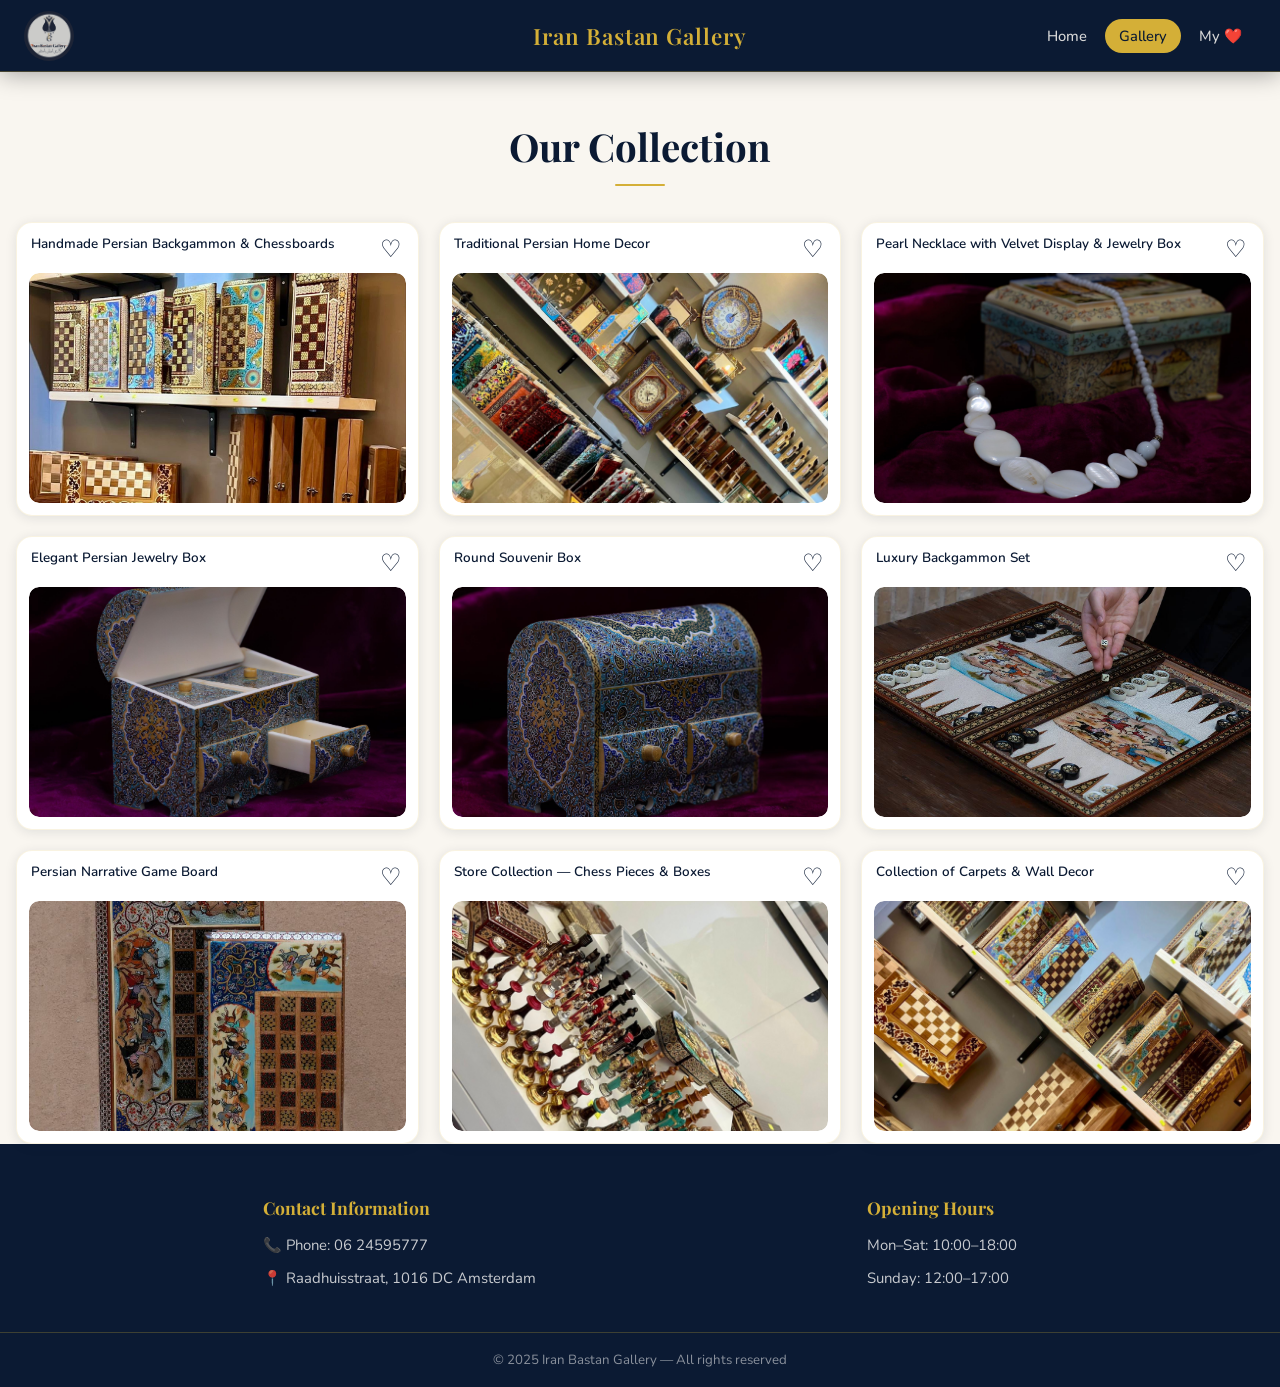
==== commit aead6cf2: "Add files via upload" ====
--- a/gallary.html
+++ b/gallary.html
@@ -115,7 +115,7 @@
 
     </div>
 
-    <!-- VIDEO SECTION -->
+    <!-- VIDEO SECTION
     <h2 class="video-title">Videos from the Gallery</h2>
     <div class="gallery-page-divider"></div>
 
@@ -146,7 +146,7 @@
         </div>
     </div>
 
-</section>
+</section> -->
 
 <footer>
     <div class="footer-content">
--- a/style/style.css
+++ b/style/style.css
@@ -293,9 +293,8 @@
    GALLERY PAGE
    ============================================= */
 .gallery {
-    padding: calc(var(--header-h) + 48px) 16px 80px;
+    padding: 48px 16px 0;
     background: var(--cream);
-    min-height: 100vh;
 }
 .gallery > h2 {
     font-family: 'Playfair Display', serif;
@@ -472,7 +471,11 @@
 footer {
     background-color: var(--navy);
     color: var(--text-light);
-    position: relative;
+    position: static;
+    width: 100vw;
+    margin-left: calc(-50vw + 50%);
+    margin-bottom: 0;
+    padding: 0;
 }
 footer::before {
     content: '';
@@ -489,6 +492,7 @@
     max-width: 1100px;
     margin: 0 auto;
     padding: 52px 24px 32px;
+    width: 100%;
 }
 .footer-section h3 {
     font-family: 'Playfair Display', serif;
